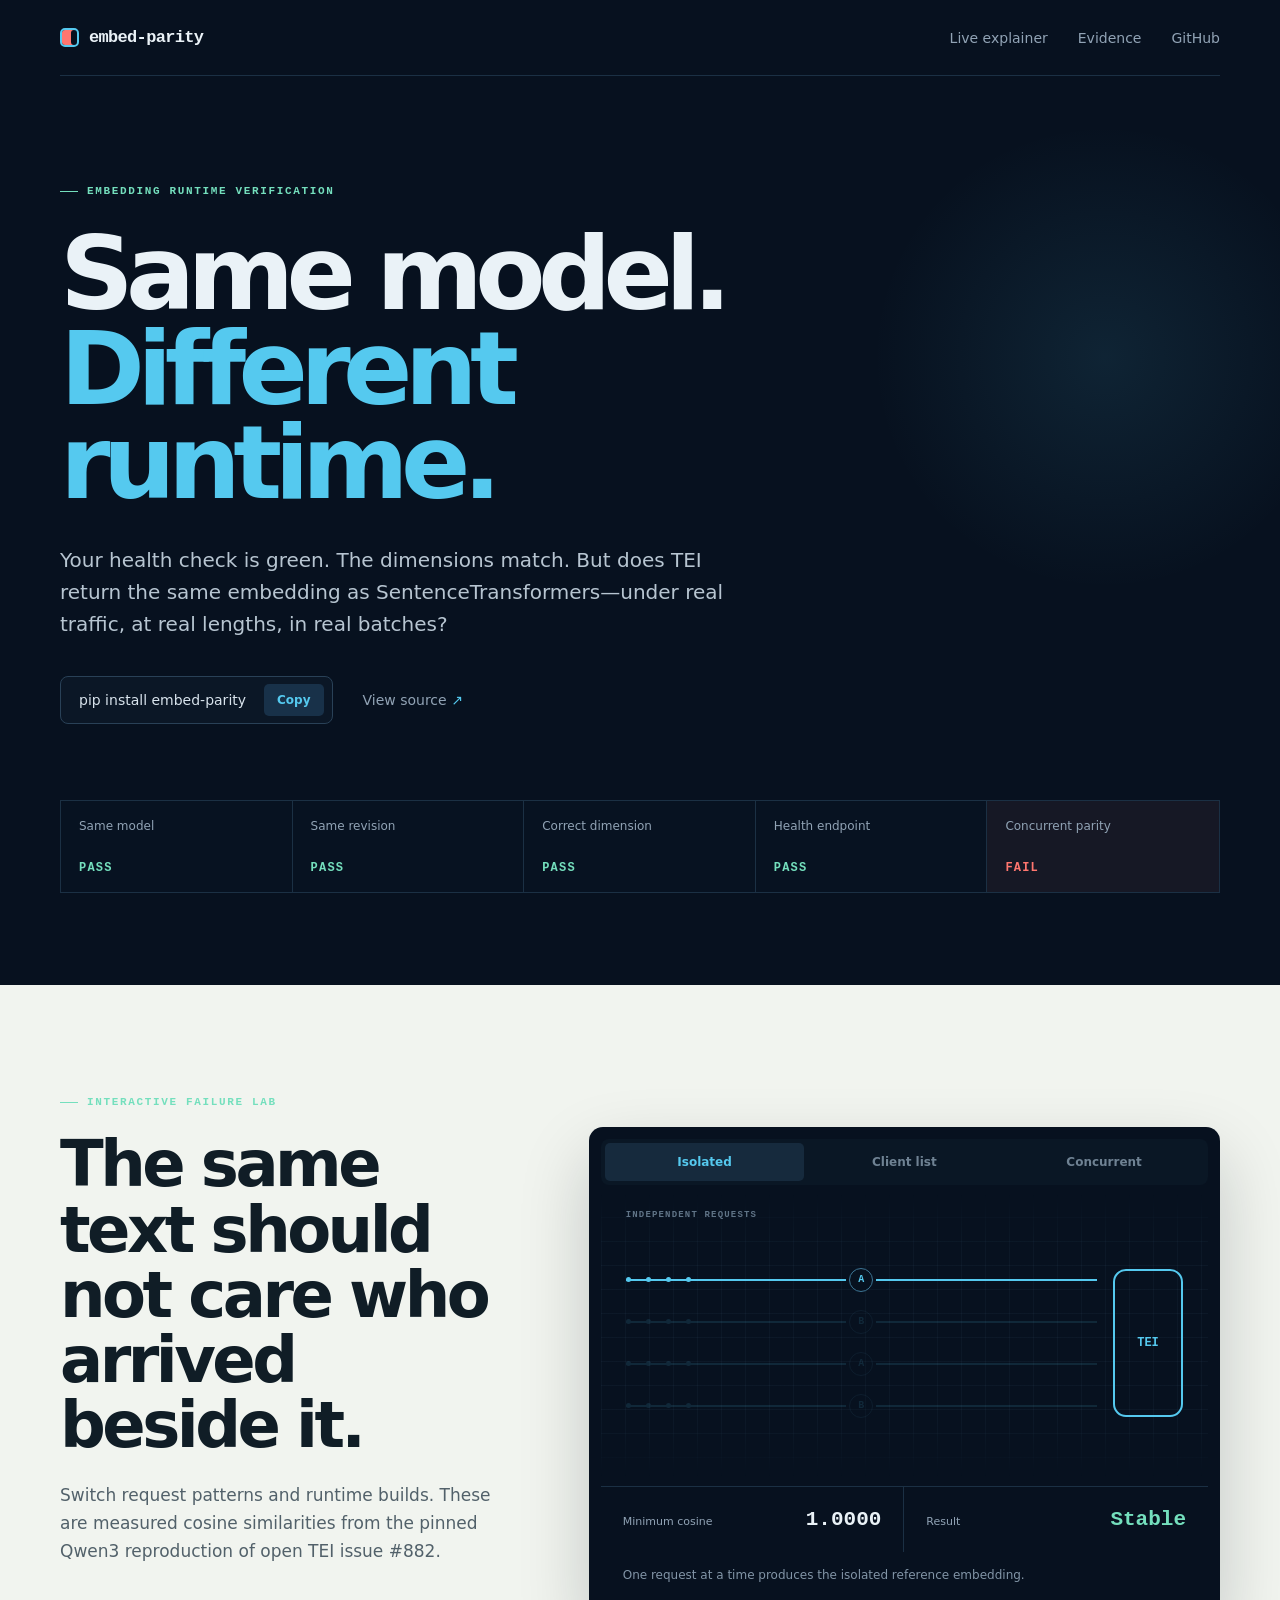
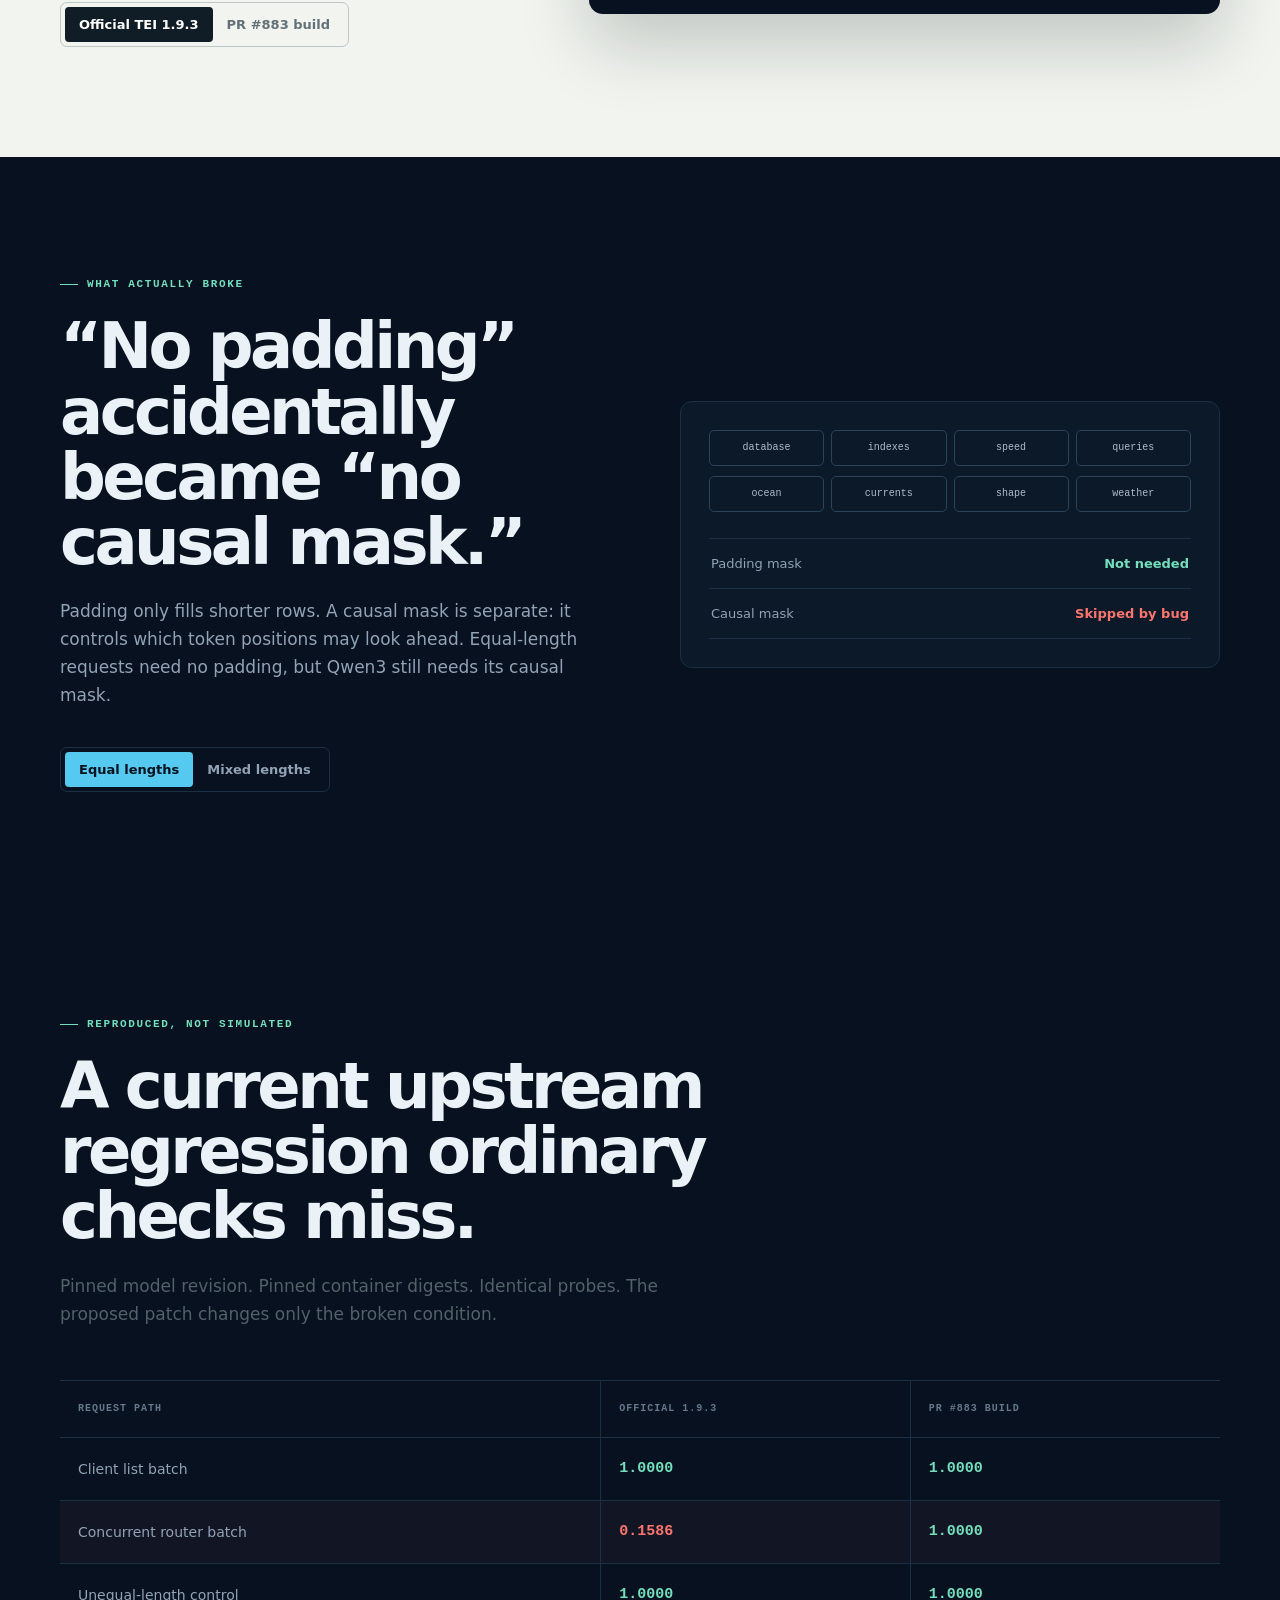
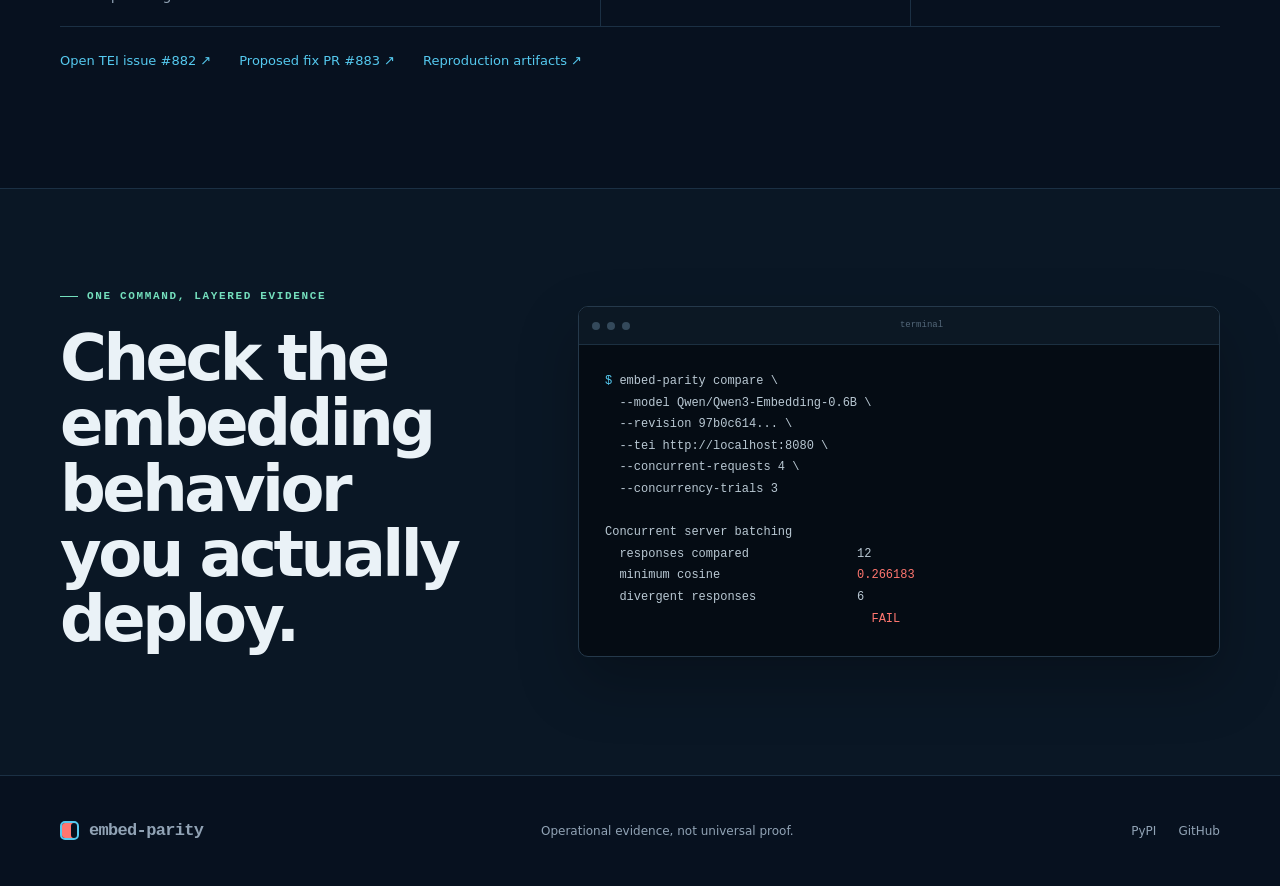
==== docs/index.html @ 20cddad8 "Detect concurrent TEI batching regressions" ====
<!doctype html>
<html lang="en">
  <head>
    <meta charset="utf-8" />
    <meta name="viewport" content="width=device-width, initial-scale=1" />
    <meta name="theme-color" content="#07111f" />
    <title>embed-parity — Same model. Different runtime.</title>
    <meta
      name="description"
      content="Catch silent embedding drift between SentenceTransformers and TEI—including failures that appear only under concurrent production traffic."
    />
    <meta property="og:title" content="embed-parity" />
    <meta property="og:description" content="Same model. Different runtime. Prove the vectors still agree." />
    <meta property="og:type" content="website" />
    <meta property="og:image" content="https://kraftaa.github.io/parity-checker/og.png" />
    <meta name="twitter:card" content="summary_large_image" />
    <meta name="twitter:title" content="embed-parity" />
    <meta name="twitter:description" content="Same model. Different runtime. Prove the vectors still agree." />
    <meta name="twitter:image" content="https://kraftaa.github.io/parity-checker/og.png" />
    <link rel="stylesheet" href="styles.css" />
    <script src="app.js" defer></script>
  </head>
  <body>
    <header class="nav shell">
      <a class="wordmark" href="#top" aria-label="embed-parity home">
        <span class="mark" aria-hidden="true"></span>embed-parity
      </a>
      <nav aria-label="Primary navigation">
        <a href="#lab">Live explainer</a>
        <a href="#evidence">Evidence</a>
        <a href="https://github.com/kraftaa/parity-checker">GitHub</a>
      </nav>
    </header>

    <main id="top">
      <section class="hero shell">
        <div class="eyebrow"><span></span>Embedding runtime verification</div>
        <h1>Same model.<br /><em>Different runtime.</em></h1>
        <p class="lede">
          Your health check is green. The dimensions match. But does TEI return the same
          embedding as SentenceTransformers—under real traffic, at real lengths, in real batches?
        </p>
        <div class="hero-actions">
          <div class="install" aria-label="Installation command">
            <code>pip install embed-parity</code>
            <button class="copy" data-copy="pip install embed-parity">Copy</button>
          </div>
          <a class="text-link" href="https://github.com/kraftaa/parity-checker">View source <span>↗</span></a>
        </div>
        <div class="checks" aria-label="A real failure ordinary checks missed">
          <div><span>Same model</span><strong class="pass">Pass</strong></div>
          <div><span>Same revision</span><strong class="pass">Pass</strong></div>
          <div><span>Correct dimension</span><strong class="pass">Pass</strong></div>
          <div><span>Health endpoint</span><strong class="pass">Pass</strong></div>
          <div class="failed"><span>Concurrent parity</span><strong>Fail</strong></div>
        </div>
      </section>

      <section class="lab-wrap" id="lab">
        <div class="shell lab-grid">
          <div class="section-copy">
            <div class="eyebrow"><span></span>Interactive failure lab</div>
            <h2>The same text should not care who arrived beside it.</h2>
            <p>
              Switch request patterns and runtime builds. These are measured cosine similarities
              from the pinned Qwen3 reproduction of open TEI issue #882.
            </p>
            <div class="runtime-toggle" role="group" aria-label="Runtime build">
              <button class="active" data-runtime="official">Official TEI 1.9.3</button>
              <button data-runtime="patched">PR #883 build</button>
            </div>
          </div>

          <div class="runtime-card">
            <div class="mode-tabs" role="tablist" aria-label="Request pattern">
              <button role="tab" aria-selected="true" data-mode="isolated">Isolated</button>
              <button role="tab" aria-selected="false" data-mode="list">Client list</button>
              <button role="tab" aria-selected="false" data-mode="concurrent">Concurrent</button>
            </div>
            <div class="request-viz" aria-hidden="true">
              <div class="request-label">Independent requests</div>
              <div class="lanes">
                <div class="lane"><i></i><span>A</span><b></b></div>
                <div class="lane"><i></i><span>B</span><b></b></div>
                <div class="lane"><i></i><span>A</span><b></b></div>
                <div class="lane"><i></i><span>B</span><b></b></div>
              </div>
              <div class="runtime-node">TEI</div>
            </div>
            <div class="metric-row">
              <div>
                <span>Minimum cosine</span>
                <strong id="cosine">1.0000</strong>
              </div>
              <div>
                <span>Result</span>
                <strong class="result-pass" id="result">Stable</strong>
              </div>
            </div>
            <p class="result-note" id="result-note">
              One request at a time produces the isolated reference embedding.
            </p>
          </div>
        </div>
      </section>

      <section class="mask-section shell">
        <div class="mask-card">
          <div class="mask-copy">
            <div class="eyebrow"><span></span>What actually broke</div>
            <h2>“No padding” accidentally became “no causal mask.”</h2>
            <p>
              Padding only fills shorter rows. A causal mask is separate: it controls which token
              positions may look ahead. Equal-length requests need no padding, but Qwen3 still
              needs its causal mask.
            </p>
            <div class="length-toggle" role="group" aria-label="Sequence lengths">
              <button class="active" data-length="equal">Equal lengths</button>
              <button data-length="mixed">Mixed lengths</button>
            </div>
          </div>
          <div class="token-demo">
            <div class="token-row row-a">
              <span>database</span><span>indexes</span><span>speed</span><span>queries</span>
            </div>
            <div class="token-row row-b">
              <span>ocean</span><span>currents</span><span>shape</span><span>weather</span>
            </div>
            <div class="mask-status">
              <div><span>Padding mask</span><strong id="padding-state">Not needed</strong></div>
              <div><span>Causal mask</span><strong class="danger" id="causal-state">Skipped by bug</strong></div>
            </div>
          </div>
        </div>
      </section>

      <section class="evidence shell" id="evidence">
        <div class="section-copy compact">
          <div class="eyebrow"><span></span>Reproduced, not simulated</div>
          <h2>A current upstream regression ordinary checks miss.</h2>
          <p>
            Pinned model revision. Pinned container digests. Identical probes. The proposed patch
            changes only the broken condition.
          </p>
        </div>
        <div class="evidence-table" role="table" aria-label="TEI issue 882 reproduction results">
          <div class="table-row table-head" role="row">
            <span role="columnheader">Request path</span>
            <span role="columnheader">Official 1.9.3</span>
            <span role="columnheader">PR #883 build</span>
          </div>
          <div class="table-row" role="row">
            <span role="cell">Client list batch</span><strong role="cell">1.0000</strong><strong role="cell">1.0000</strong>
          </div>
          <div class="table-row critical" role="row">
            <span role="cell">Concurrent router batch</span><strong role="cell">0.1586</strong><strong role="cell">1.0000</strong>
          </div>
          <div class="table-row" role="row">
            <span role="cell">Unequal-length control</span><strong role="cell">1.0000</strong><strong role="cell">1.0000</strong>
          </div>
        </div>
        <div class="evidence-links">
          <a href="https://github.com/huggingface/text-embeddings-inference/issues/882">Open TEI issue #882 ↗</a>
          <a href="https://github.com/huggingface/text-embeddings-inference/pull/883">Proposed fix PR #883 ↗</a>
          <a href="https://github.com/kraftaa/parity-checker/tree/main/experiments/current/tei-882">Reproduction artifacts ↗</a>
        </div>
      </section>

      <section class="cli-section">
        <div class="shell cli-grid">
          <div>
            <div class="eyebrow"><span></span>One command, layered evidence</div>
            <h2>Check the embedding behavior you actually deploy.</h2>
          </div>
          <div class="terminal">
            <div class="terminal-bar"><i></i><i></i><i></i><span>terminal</span></div>
            <pre><code><span class="prompt">$</span> embed-parity compare \
  --model Qwen/Qwen3-Embedding-0.6B \
  --revision 97b0c614... \
  --tei http://localhost:8080 \
  --concurrent-requests 4 \
  --concurrency-trials 3

Concurrent server batching
  responses compared               12
  minimum cosine                   <mark>0.266183</mark>
  divergent responses              6
                                     <mark>FAIL</mark></code></pre>
          </div>
        </div>
      </section>
    </main>

    <footer class="shell">
      <div class="wordmark"><span class="mark" aria-hidden="true"></span>embed-parity</div>
      <p>Operational evidence, not universal proof.</p>
      <div><a href="https://pypi.org/project/embed-parity/">PyPI</a><a href="https://github.com/kraftaa/parity-checker">GitHub</a></div>
    </footer>
  </body>
</html>
---- docs/styles.css ----
:root {
  --ink: #eaf2f7;
  --muted: #91a3b5;
  --bg: #07111f;
  --panel: #0c1928;
  --line: #1b3044;
  --cyan: #55c9ef;
  --mint: #74dfbd;
  --coral: #ff766f;
  --paper: #f1f4ef;
  --paper-ink: #101d26;
}

* { box-sizing: border-box; }
html { scroll-behavior: smooth; }
body {
  margin: 0;
  color: var(--ink);
  background: var(--bg);
  font-family: Inter, ui-sans-serif, system-ui, -apple-system, BlinkMacSystemFont, "Segoe UI", sans-serif;
  -webkit-font-smoothing: antialiased;
}
button, code { font: inherit; }
a { color: inherit; text-decoration: none; }
.shell { width: min(1160px, calc(100% - 40px)); margin-inline: auto; }
.nav { height: 76px; display: flex; align-items: center; justify-content: space-between; border-bottom: 1px solid var(--line); }
.wordmark { display: flex; align-items: center; gap: 10px; font: 700 17px/1 ui-monospace, SFMono-Regular, Menlo, monospace; letter-spacing: -.04em; }
.mark { width: 19px; height: 19px; display: inline-block; border: 2px solid var(--cyan); border-radius: 5px; box-shadow: inset 6px 0 0 transparent, inset 9px 0 0 var(--coral); }
.nav nav { display: flex; gap: 30px; font-size: 14px; color: var(--muted); }
.nav a:hover, footer a:hover { color: var(--ink); }
.hero { padding: 108px 0 92px; position: relative; }
.hero::after { content: ""; position: absolute; width: 490px; height: 490px; border-radius: 50%; right: -130px; top: 36px; background: radial-gradient(circle, rgba(85,201,239,.1), transparent 67%); pointer-events: none; }
.eyebrow { color: var(--mint); text-transform: uppercase; letter-spacing: .15em; font: 700 11px/1.4 ui-monospace, SFMono-Regular, Menlo, monospace; display: flex; gap: 9px; align-items: center; }
.eyebrow span { width: 18px; height: 1px; background: currentColor; }
h1 { font-size: clamp(58px, 8vw, 108px); line-height: .92; letter-spacing: -.075em; margin: 28px 0 34px; max-width: 900px; }
h1 em { color: var(--cyan); font-style: normal; }
.lede { max-width: 700px; color: #b7c5d1; font-size: 20px; line-height: 1.6; }
.hero-actions { display: flex; align-items: center; gap: 30px; margin-top: 36px; }
.install { display: flex; align-items: center; gap: 18px; border: 1px solid #294157; padding: 7px 8px 7px 18px; border-radius: 8px; background: rgba(12,25,40,.78); }
.install code { color: #d8e3ec; font-size: 14px; }
.copy { border: 0; background: #183149; color: var(--cyan); padding: 9px 13px; border-radius: 5px; cursor: pointer; font-size: 12px; font-weight: 700; }
.copy:hover { background: #21415e; }
.text-link { color: var(--muted); font-size: 14px; }
.text-link span { color: var(--cyan); }
.checks { margin-top: 76px; display: grid; grid-template-columns: repeat(5, 1fr); border: 1px solid var(--line); background: rgba(8,20,34,.74); }
.checks div { min-height: 91px; display: flex; flex-direction: column; justify-content: space-between; padding: 18px; border-right: 1px solid var(--line); }
.checks div:last-child { border: 0; }
.checks span { font-size: 12px; color: var(--muted); }
.checks strong { font: 700 12px/1 ui-monospace, SFMono-Regular, Menlo, monospace; text-transform: uppercase; letter-spacing: .1em; color: var(--coral); }
.checks strong.pass { color: var(--mint); }
.checks .failed { background: rgba(255,118,111,.06); }
.lab-wrap { background: var(--paper); color: var(--paper-ink); padding: 110px 0; }
.lab-grid { display: grid; grid-template-columns: .82fr 1.18fr; gap: 90px; align-items: center; }
.section-copy h2, .mask-copy h2, .compact h2, .cli-grid h2 { font-size: clamp(38px, 5vw, 64px); line-height: 1.02; letter-spacing: -.055em; margin: 22px 0; }
.section-copy p, .mask-copy p { color: #52616a; line-height: 1.65; font-size: 17px; }
.runtime-toggle, .length-toggle { display: inline-flex; border: 1px solid #bdc7c8; border-radius: 7px; padding: 4px; margin-top: 20px; }
.runtime-toggle button, .length-toggle button { border: 0; background: transparent; padding: 10px 14px; border-radius: 4px; cursor: pointer; color: #637077; font-size: 13px; font-weight: 700; }
.runtime-toggle button.active, .length-toggle button.active { background: var(--paper-ink); color: white; }
.runtime-card { background: var(--bg); color: var(--ink); border-radius: 14px; padding: 12px; box-shadow: 0 30px 70px rgba(5,18,26,.2); }
.mode-tabs { display: grid; grid-template-columns: repeat(3, 1fr); background: #0a1725; border-radius: 8px; padding: 4px; }
.mode-tabs button { border: 0; background: transparent; color: #6f8293; padding: 12px 8px; border-radius: 5px; cursor: pointer; font-size: 12px; font-weight: 700; }
.mode-tabs button[aria-selected="true"] { background: #162a3d; color: var(--cyan); }
.request-viz { min-height: 285px; margin: 8px 0; padding: 34px 25px 20px; position: relative; display: grid; grid-template-columns: 1fr 70px; align-items: center; gap: 16px; overflow: hidden; }
.request-viz::before { content: ""; position: absolute; inset: 0; background-image: linear-gradient(rgba(87,130,161,.07) 1px, transparent 1px), linear-gradient(90deg, rgba(87,130,161,.07) 1px, transparent 1px); background-size: 24px 24px; mask-image: linear-gradient(to bottom, transparent, black 20%, black 80%, transparent); }
.request-label { position: absolute; top: 18px; left: 25px; color: #607487; text-transform: uppercase; letter-spacing: .13em; font: 700 9px/1 ui-monospace, monospace; }
.lanes { display: grid; gap: 18px; position: relative; z-index: 1; }
.lane { display: grid; grid-template-columns: 1fr 30px 1fr; align-items: center; }
.lane i, .lane b { height: 2px; display: block; background: var(--cyan); position: relative; }
.lane i::before { content: ""; position: absolute; width: 5px; height: 5px; border-radius: 50%; background: var(--cyan); left: 0; top: -2px; box-shadow: 20px 0 var(--cyan), 40px 0 var(--cyan), 60px 0 var(--cyan); animation: flow 1.6s linear infinite; }
.lane span { width: 24px; height: 24px; display: grid; place-items: center; border: 1px solid #3d7594; border-radius: 50%; color: var(--cyan); font: 700 10px/1 ui-monospace, monospace; justify-self: center; background: var(--bg); }
.runtime-node { height: 148px; border: 2px solid var(--cyan); border-radius: 13px; display: grid; place-items: center; position: relative; z-index: 1; color: var(--cyan); font: 700 12px/1 ui-monospace, monospace; }
.runtime-card.corrupt .lane:nth-child(even) b { background: var(--coral); transform: rotate(7deg); transform-origin: left; }
.runtime-card.corrupt .lane:nth-child(even) span { border-color: var(--coral); color: var(--coral); }
.runtime-card.isolated .lane:not(:first-child) { opacity: .12; }
.runtime-card.list .lanes { gap: 5px; padding: 14px 0; border: 1px solid #20384c; }
@keyframes flow { from { transform: translateX(0); opacity: .15; } 50% { opacity: 1; } to { transform: translateX(80px); opacity: .15; } }
@media (prefers-reduced-motion: reduce) { * { scroll-behavior: auto !important; animation: none !important; } }
.metric-row { border-top: 1px solid var(--line); display: grid; grid-template-columns: 1fr 1fr; }
.metric-row div { padding: 22px; display: flex; justify-content: space-between; align-items: baseline; }
.metric-row div:first-child { border-right: 1px solid var(--line); }
.metric-row span { color: var(--muted); font-size: 11px; }
.metric-row strong { font: 700 21px/1 ui-monospace, monospace; }
.result-pass { color: var(--mint); }
.result-fail { color: var(--coral); }
.result-note { min-height: 50px; margin: 0; padding: 14px 22px 8px; color: #8295a7; font-size: 12px; line-height: 1.5; }
.mask-section { padding: 120px 0; }
.mask-card { display: grid; grid-template-columns: 1fr 1fr; gap: 80px; align-items: center; }
.mask-copy p { color: var(--muted); }
.length-toggle { border-color: var(--line); }
.length-toggle button { color: var(--muted); }
.length-toggle button.active { background: var(--cyan); color: var(--bg); }
.token-demo { border: 1px solid var(--line); border-radius: 12px; padding: 28px; background: var(--panel); }
.token-row { display: grid; grid-template-columns: repeat(4, 1fr); gap: 7px; margin-bottom: 10px; }
.token-row span { min-width: 0; text-align: center; padding: 12px 5px; border: 1px solid #29445b; border-radius: 5px; color: #aebdca; font: 500 10px/1 ui-monospace, monospace; overflow: hidden; }
.token-row span.pad { color: #5c6b77; border-style: dashed; }
.mask-status { margin-top: 26px; border-top: 1px solid var(--line); }
.mask-status div { display: flex; justify-content: space-between; padding: 17px 2px; border-bottom: 1px solid var(--line); font-size: 13px; }
.mask-status span { color: var(--muted); }
.mask-status strong { color: var(--mint); }
.mask-status strong.danger { color: var(--coral); }
.evidence { padding: 105px 0 120px; }
.compact { max-width: 760px; }
.compact p { max-width: 660px; }
.evidence-table { margin-top: 52px; border-top: 1px solid var(--line); }
.table-row { display: grid; grid-template-columns: 1.4fr .8fr .8fr; border-bottom: 1px solid var(--line); }
.table-row > * { padding: 23px 18px; border-right: 1px solid var(--line); }
.table-row > *:last-child { border: 0; }
.table-row span { color: var(--muted); font-size: 14px; }
.table-row strong { font: 700 15px/1 ui-monospace, monospace; color: var(--mint); }
.table-head span { color: #65798c; font: 700 10px/1 ui-monospace, monospace; text-transform: uppercase; letter-spacing: .1em; }
.table-row.critical { background: rgba(255,118,111,.045); }
.table-row.critical strong:nth-child(2) { color: var(--coral); }
.evidence-links { display: flex; gap: 28px; margin-top: 26px; color: var(--cyan); font-size: 13px; }
.cli-section { background: #0a1725; border-block: 1px solid var(--line); padding: 100px 0; }
.cli-grid { display: grid; grid-template-columns: .8fr 1.2fr; gap: 90px; align-items: center; }
.terminal { background: #050c14; border: 1px solid #25394b; border-radius: 10px; overflow: hidden; box-shadow: 0 25px 60px rgba(0,0,0,.25); }
.terminal-bar { height: 38px; display: flex; align-items: center; gap: 7px; padding: 0 13px; background: #0c1824; border-bottom: 1px solid #1c3041; }
.terminal-bar i { width: 8px; height: 8px; border-radius: 50%; background: #34495b; }
.terminal-bar span { margin-left: auto; margin-right: auto; color: #536779; font: 500 9px/1 ui-monospace, monospace; }
.terminal pre { margin: 0; padding: 26px; overflow-x: auto; color: #b9c8d3; font: 500 12px/1.8 ui-monospace, SFMono-Regular, Menlo, monospace; }
.terminal .prompt { color: var(--cyan); }
.terminal mark { color: var(--coral); background: transparent; }
footer { min-height: 110px; display: flex; align-items: center; justify-content: space-between; color: var(--muted); font-size: 12px; }
footer > div:last-child { display: flex; gap: 22px; }

@media (max-width: 850px) {
  .nav nav a:not(:last-child) { display: none; }
  .hero { padding-top: 75px; }
  .checks { grid-template-columns: 1fr 1fr; }
  .checks div { border-bottom: 1px solid var(--line); }
  .lab-grid, .mask-card, .cli-grid { grid-template-columns: 1fr; gap: 50px; }
  .evidence-links { flex-direction: column; gap: 13px; }
}

@media (max-width: 560px) {
  .shell { width: min(100% - 24px, 1160px); }
  h1 { font-size: 54px; }
  .lede { font-size: 17px; }
  .hero-actions { align-items: flex-start; flex-direction: column; }
  .checks { grid-template-columns: 1fr; }
  .checks div { min-height: 74px; }
  .runtime-card { margin-inline: -4px; }
  .request-viz { min-height: 240px; padding-inline: 12px; }
  .metric-row { grid-template-columns: 1fr; }
  .metric-row div:first-child { border-right: 0; border-bottom: 1px solid var(--line); }
  .token-demo { padding: 16px; }
  .token-row { grid-template-columns: repeat(2, 1fr); }
  .table-row { grid-template-columns: 1.2fr .9fr .9fr; }
  .table-row > * { padding: 16px 8px; font-size: 10px; }
  footer { align-items: flex-start; flex-direction: column; justify-content: center; gap: 15px; }
}
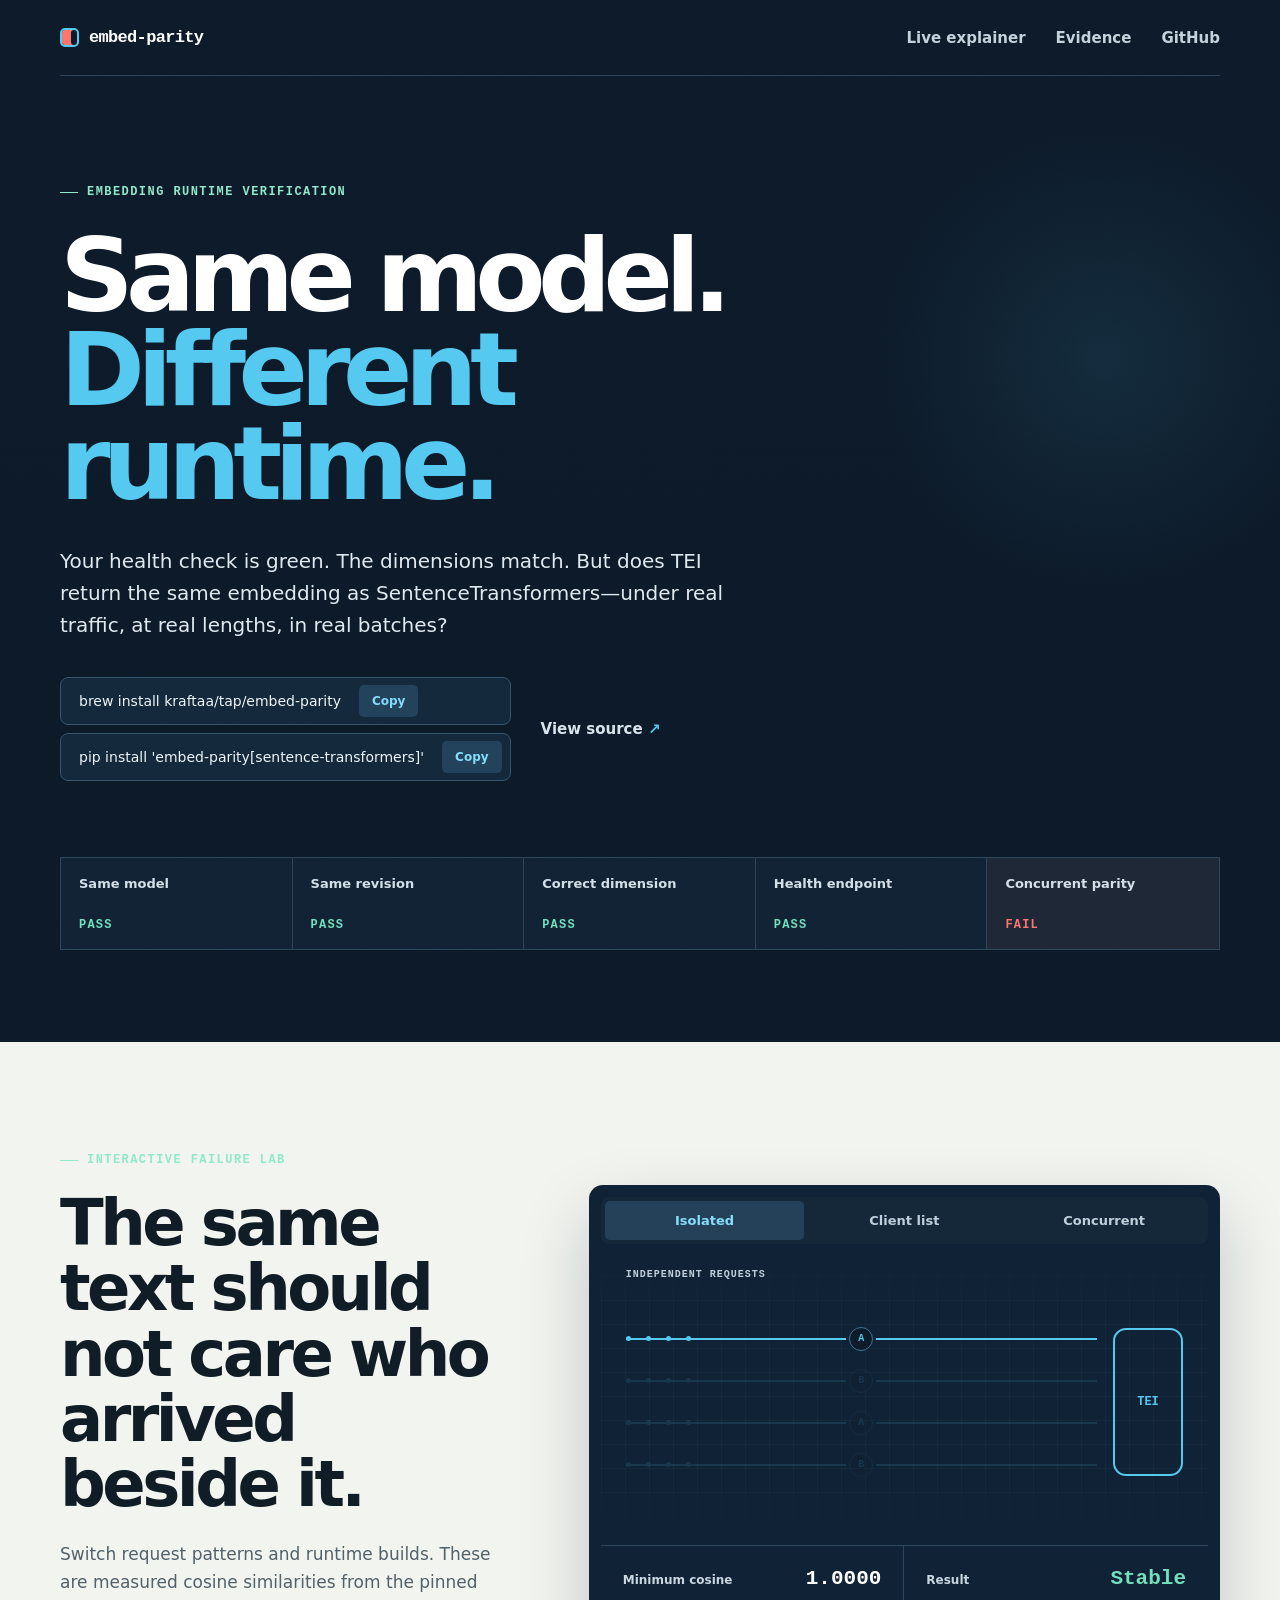
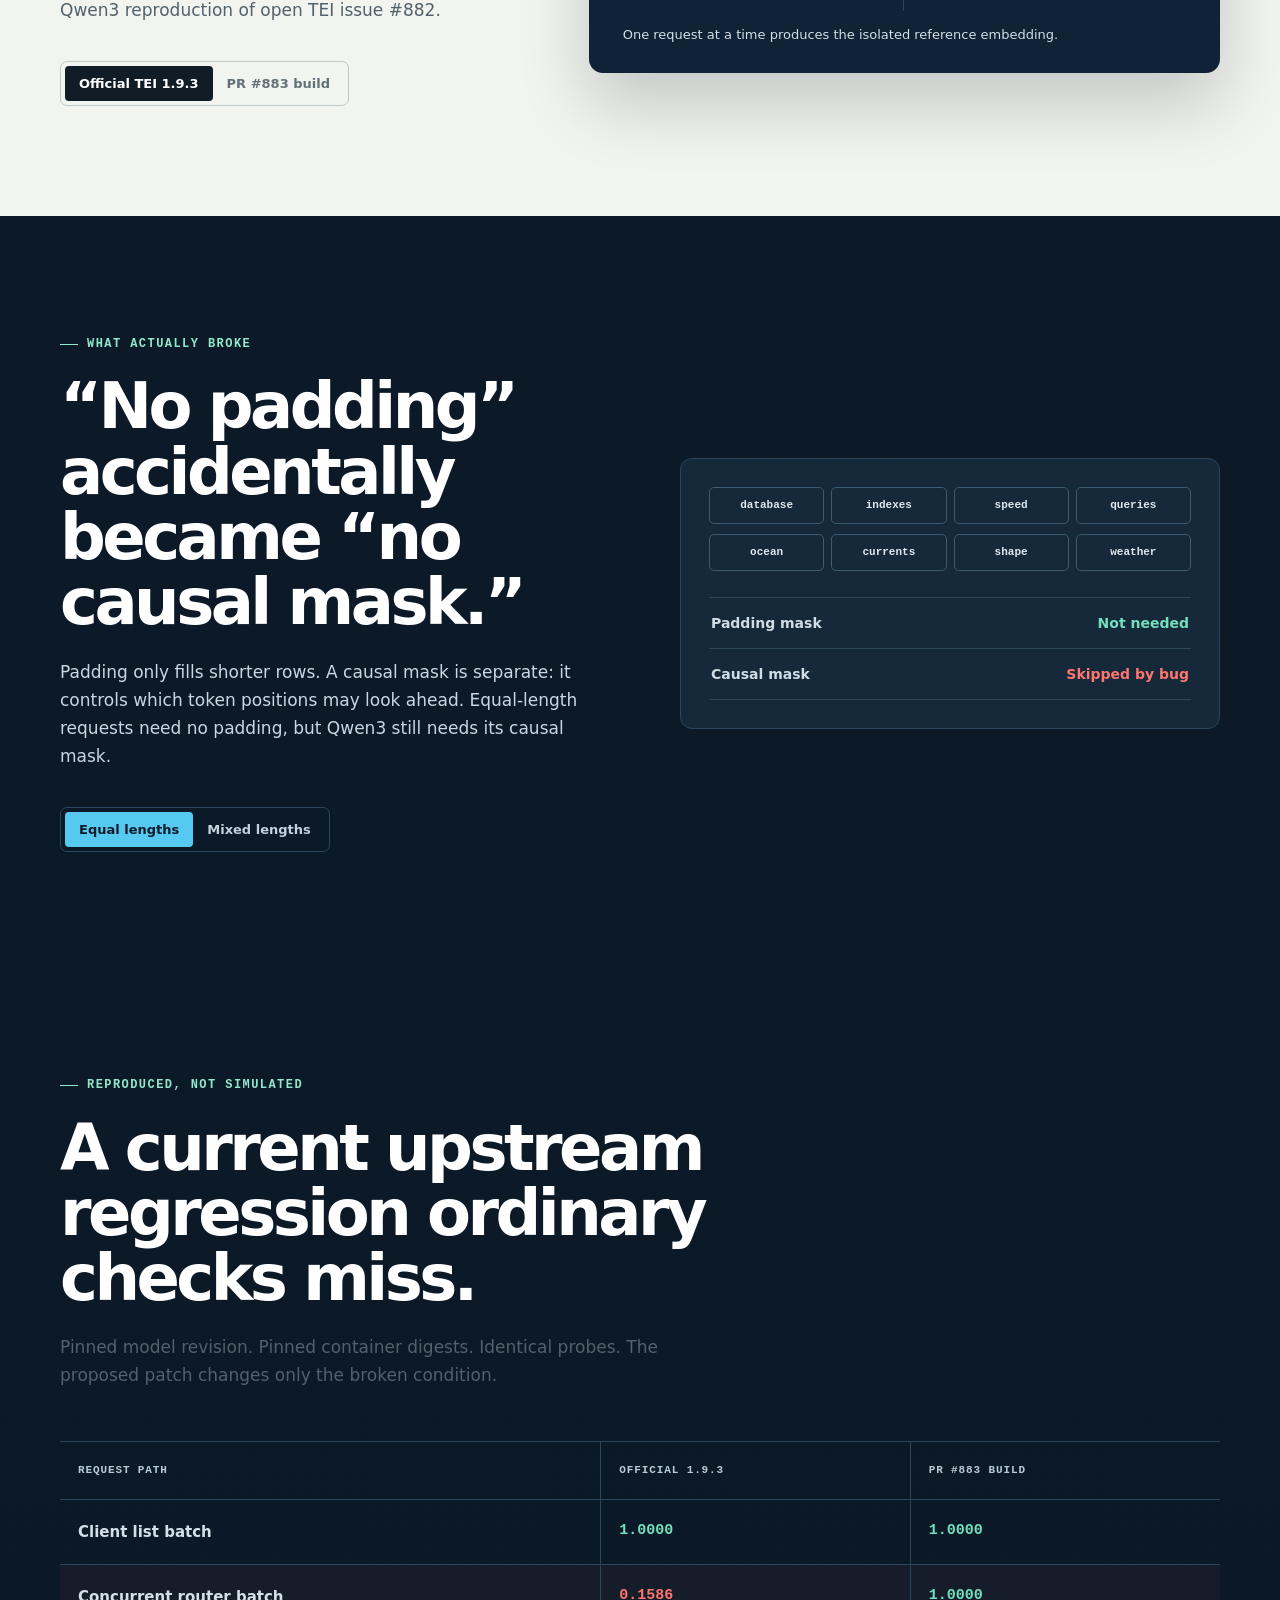
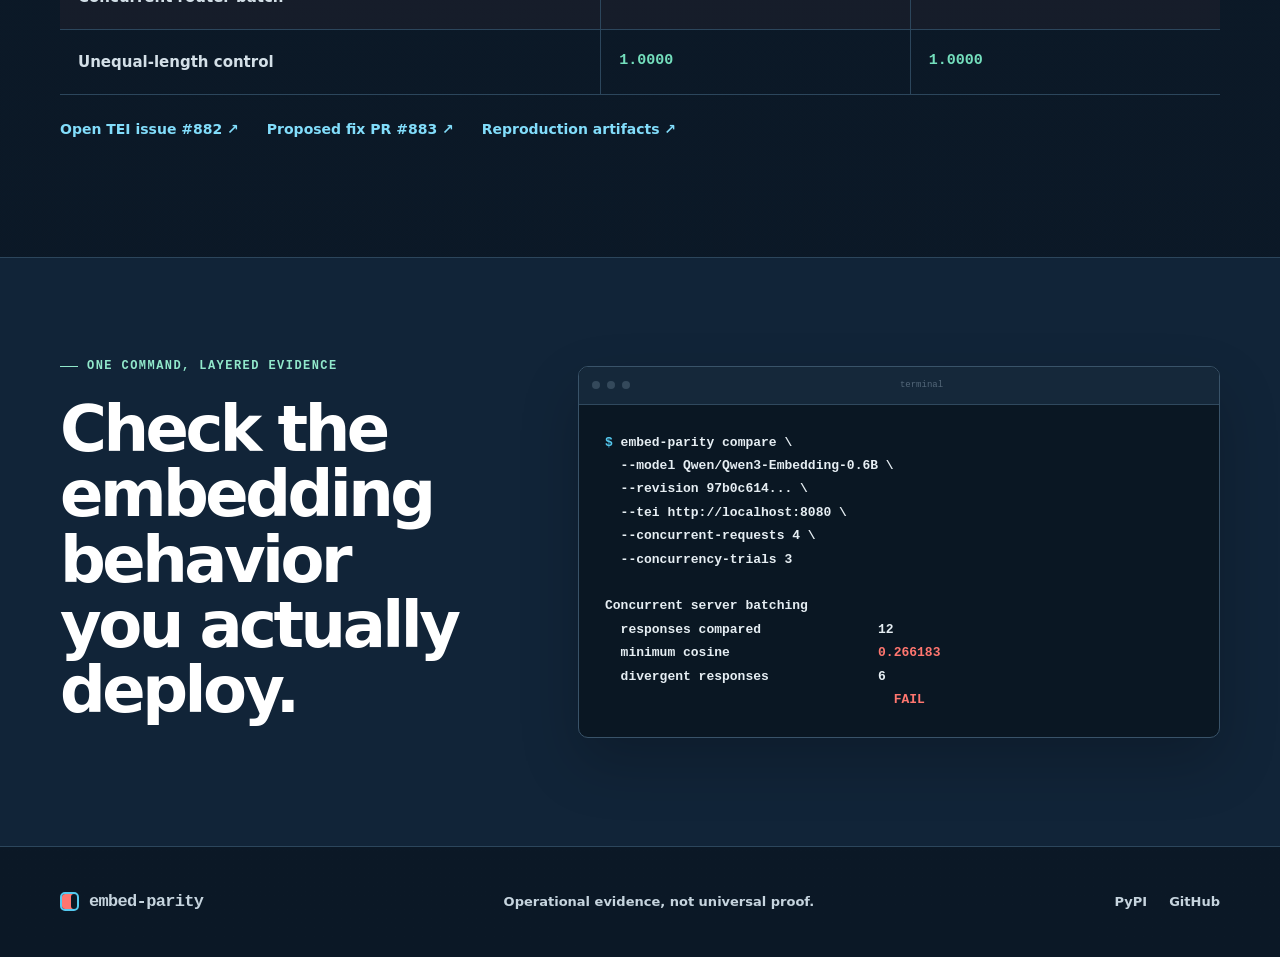
==== commit bd02138b: "Document Homebrew installation" ====
--- a/docs/index.html
+++ b/docs/index.html
@@ -41,9 +41,15 @@
           embedding as SentenceTransformers—under real traffic, at real lengths, in real batches?
         </p>
         <div class="hero-actions">
-          <div class="install" aria-label="Installation command">
-            <code>pip install embed-parity</code>
-            <button class="copy" data-copy="pip install embed-parity">Copy</button>
+          <div class="install-options" aria-label="Installation commands">
+            <div class="install">
+              <code>brew install kraftaa/tap/embed-parity</code>
+              <button class="copy" data-copy="brew install kraftaa/tap/embed-parity">Copy</button>
+            </div>
+            <div class="install">
+              <code>pip install 'embed-parity[sentence-transformers]'</code>
+              <button class="copy" data-copy="pip install 'embed-parity[sentence-transformers]'">Copy</button>
+            </div>
           </div>
           <a class="text-link" href="https://github.com/kraftaa/parity-checker">View source <span>↗</span></a>
         </div>
--- a/docs/styles.css
+++ b/docs/styles.css
@@ -1,9 +1,9 @@
 :root {
-  --ink: #eaf2f7;
-  --muted: #91a3b5;
-  --bg: #07111f;
-  --panel: #0c1928;
-  --line: #1b3044;
+  --ink: #ffffff;
+  --muted: #c4d2dc;
+  --bg: #0d1b2a;
+  --panel: #15293b;
+  --line: #2c465c;
   --cyan: #55c9ef;
   --mint: #74dfbd;
   --coral: #ff766f;
@@ -15,9 +15,11 @@
 html { scroll-behavior: smooth; }
 body {
   margin: 0;
+  overflow-x: hidden;
   color: var(--ink);
-  background: var(--bg);
+  background: linear-gradient(180deg, #0d1b2a 0%, #0b1826 100%);
   font-family: Inter, ui-sans-serif, system-ui, -apple-system, BlinkMacSystemFont, "Segoe UI", sans-serif;
+  font-weight: 450;
   -webkit-font-smoothing: antialiased;
 }
 button, code { font: inherit; }
@@ -26,26 +28,27 @@
 .nav { height: 76px; display: flex; align-items: center; justify-content: space-between; border-bottom: 1px solid var(--line); }
 .wordmark { display: flex; align-items: center; gap: 10px; font: 700 17px/1 ui-monospace, SFMono-Regular, Menlo, monospace; letter-spacing: -.04em; }
 .mark { width: 19px; height: 19px; display: inline-block; border: 2px solid var(--cyan); border-radius: 5px; box-shadow: inset 6px 0 0 transparent, inset 9px 0 0 var(--coral); }
-.nav nav { display: flex; gap: 30px; font-size: 14px; color: var(--muted); }
+.nav nav { display: flex; gap: 30px; font-size: 15px; font-weight: 600; color: var(--muted); }
 .nav a:hover, footer a:hover { color: var(--ink); }
 .hero { padding: 108px 0 92px; position: relative; }
 .hero::after { content: ""; position: absolute; width: 490px; height: 490px; border-radius: 50%; right: -130px; top: 36px; background: radial-gradient(circle, rgba(85,201,239,.1), transparent 67%); pointer-events: none; }
-.eyebrow { color: var(--mint); text-transform: uppercase; letter-spacing: .15em; font: 700 11px/1.4 ui-monospace, SFMono-Regular, Menlo, monospace; display: flex; gap: 9px; align-items: center; }
+.eyebrow { color: #91e8cb; text-transform: uppercase; letter-spacing: .12em; font: 700 12px/1.4 ui-monospace, SFMono-Regular, Menlo, monospace; display: flex; gap: 9px; align-items: center; }
 .eyebrow span { width: 18px; height: 1px; background: currentColor; }
 h1 { font-size: clamp(58px, 8vw, 108px); line-height: .92; letter-spacing: -.075em; margin: 28px 0 34px; max-width: 900px; }
 h1 em { color: var(--cyan); font-style: normal; }
-.lede { max-width: 700px; color: #b7c5d1; font-size: 20px; line-height: 1.6; }
+.lede { max-width: 700px; color: #e0e9ef; font-size: 20px; font-weight: 500; line-height: 1.6; }
 .hero-actions { display: flex; align-items: center; gap: 30px; margin-top: 36px; }
-.install { display: flex; align-items: center; gap: 18px; border: 1px solid #294157; padding: 7px 8px 7px 18px; border-radius: 8px; background: rgba(12,25,40,.78); }
-.install code { color: #d8e3ec; font-size: 14px; }
-.copy { border: 0; background: #183149; color: var(--cyan); padding: 9px 13px; border-radius: 5px; cursor: pointer; font-size: 12px; font-weight: 700; }
-.copy:hover { background: #21415e; }
-.text-link { color: var(--muted); font-size: 14px; }
+.install-options { display: grid; grid-template-columns: minmax(0, 1fr); gap: 8px; max-width: 100%; min-width: 0; }
+.install { display: flex; align-items: center; gap: 18px; max-width: 100%; border: 1px solid #38566e; padding: 7px 8px 7px 18px; border-radius: 8px; background: rgba(22,43,61,.9); }
+.install code { min-width: 0; overflow-x: auto; color: #edf5fa; font-size: 14px; white-space: nowrap; }
+.copy { flex: 0 0 auto; border: 0; background: #23425b; color: #83dcfa; padding: 9px 13px; border-radius: 5px; cursor: pointer; font-size: 12px; font-weight: 700; }
+.copy:hover { background: #2e526d; }
+.text-link { color: #d8e4eb; font-size: 15px; font-weight: 600; }
 .text-link span { color: var(--cyan); }
-.checks { margin-top: 76px; display: grid; grid-template-columns: repeat(5, 1fr); border: 1px solid var(--line); background: rgba(8,20,34,.74); }
+.checks { margin-top: 76px; display: grid; grid-template-columns: repeat(5, 1fr); border: 1px solid var(--line); background: rgba(18,37,54,.86); }
 .checks div { min-height: 91px; display: flex; flex-direction: column; justify-content: space-between; padding: 18px; border-right: 1px solid var(--line); }
 .checks div:last-child { border: 0; }
-.checks span { font-size: 12px; color: var(--muted); }
+.checks span { font-size: 13px; font-weight: 600; color: #d4e0e8; }
 .checks strong { font: 700 12px/1 ui-monospace, SFMono-Regular, Menlo, monospace; text-transform: uppercase; letter-spacing: .1em; color: var(--coral); }
 .checks strong.pass { color: var(--mint); }
 .checks .failed { background: rgba(255,118,111,.06); }
@@ -56,13 +59,13 @@
 .runtime-toggle, .length-toggle { display: inline-flex; border: 1px solid #bdc7c8; border-radius: 7px; padding: 4px; margin-top: 20px; }
 .runtime-toggle button, .length-toggle button { border: 0; background: transparent; padding: 10px 14px; border-radius: 4px; cursor: pointer; color: #637077; font-size: 13px; font-weight: 700; }
 .runtime-toggle button.active, .length-toggle button.active { background: var(--paper-ink); color: white; }
-.runtime-card { background: var(--bg); color: var(--ink); border-radius: 14px; padding: 12px; box-shadow: 0 30px 70px rgba(5,18,26,.2); }
-.mode-tabs { display: grid; grid-template-columns: repeat(3, 1fr); background: #0a1725; border-radius: 8px; padding: 4px; }
-.mode-tabs button { border: 0; background: transparent; color: #6f8293; padding: 12px 8px; border-radius: 5px; cursor: pointer; font-size: 12px; font-weight: 700; }
-.mode-tabs button[aria-selected="true"] { background: #162a3d; color: var(--cyan); }
+.runtime-card { background: #102235; color: var(--ink); border-radius: 14px; padding: 12px; box-shadow: 0 30px 70px rgba(5,18,26,.2); }
+.mode-tabs { display: grid; grid-template-columns: repeat(3, 1fr); background: #14283a; border-radius: 8px; padding: 4px; }
+.mode-tabs button { border: 0; background: transparent; color: #bfd0dc; padding: 12px 8px; border-radius: 5px; cursor: pointer; font-size: 13px; font-weight: 700; }
+.mode-tabs button[aria-selected="true"] { background: #254159; color: #87defb; }
 .request-viz { min-height: 285px; margin: 8px 0; padding: 34px 25px 20px; position: relative; display: grid; grid-template-columns: 1fr 70px; align-items: center; gap: 16px; overflow: hidden; }
 .request-viz::before { content: ""; position: absolute; inset: 0; background-image: linear-gradient(rgba(87,130,161,.07) 1px, transparent 1px), linear-gradient(90deg, rgba(87,130,161,.07) 1px, transparent 1px); background-size: 24px 24px; mask-image: linear-gradient(to bottom, transparent, black 20%, black 80%, transparent); }
-.request-label { position: absolute; top: 18px; left: 25px; color: #607487; text-transform: uppercase; letter-spacing: .13em; font: 700 9px/1 ui-monospace, monospace; }
+.request-label { position: absolute; top: 18px; left: 25px; color: #c0d0dc; text-transform: uppercase; letter-spacing: .1em; font: 700 10px/1 ui-monospace, monospace; }
 .lanes { display: grid; gap: 18px; position: relative; z-index: 1; }
 .lane { display: grid; grid-template-columns: 1fr 30px 1fr; align-items: center; }
 .lane i, .lane b { height: 2px; display: block; background: var(--cyan); position: relative; }
@@ -78,24 +81,24 @@
 .metric-row { border-top: 1px solid var(--line); display: grid; grid-template-columns: 1fr 1fr; }
 .metric-row div { padding: 22px; display: flex; justify-content: space-between; align-items: baseline; }
 .metric-row div:first-child { border-right: 1px solid var(--line); }
-.metric-row span { color: var(--muted); font-size: 11px; }
+.metric-row span { color: #cad7e0; font-size: 12px; font-weight: 600; }
 .metric-row strong { font: 700 21px/1 ui-monospace, monospace; }
 .result-pass { color: var(--mint); }
 .result-fail { color: var(--coral); }
-.result-note { min-height: 50px; margin: 0; padding: 14px 22px 8px; color: #8295a7; font-size: 12px; line-height: 1.5; }
+.result-note { min-height: 50px; margin: 0; padding: 14px 22px 8px; color: #d3dfe7; font-size: 13px; font-weight: 500; line-height: 1.55; }
 .mask-section { padding: 120px 0; }
 .mask-card { display: grid; grid-template-columns: 1fr 1fr; gap: 80px; align-items: center; }
-.mask-copy p { color: var(--muted); }
+.mask-copy p { color: #c9d7e1; font-weight: 500; }
 .length-toggle { border-color: var(--line); }
 .length-toggle button { color: var(--muted); }
 .length-toggle button.active { background: var(--cyan); color: var(--bg); }
 .token-demo { border: 1px solid var(--line); border-radius: 12px; padding: 28px; background: var(--panel); }
 .token-row { display: grid; grid-template-columns: repeat(4, 1fr); gap: 7px; margin-bottom: 10px; }
-.token-row span { min-width: 0; text-align: center; padding: 12px 5px; border: 1px solid #29445b; border-radius: 5px; color: #aebdca; font: 500 10px/1 ui-monospace, monospace; overflow: hidden; }
+.token-row span { min-width: 0; text-align: center; padding: 12px 5px; border: 1px solid #3d5b73; border-radius: 5px; color: #e0e9ef; font: 600 11px/1 ui-monospace, monospace; overflow: hidden; }
 .token-row span.pad { color: #5c6b77; border-style: dashed; }
 .mask-status { margin-top: 26px; border-top: 1px solid var(--line); }
-.mask-status div { display: flex; justify-content: space-between; padding: 17px 2px; border-bottom: 1px solid var(--line); font-size: 13px; }
-.mask-status span { color: var(--muted); }
+.mask-status div { display: flex; justify-content: space-between; padding: 17px 2px; border-bottom: 1px solid var(--line); font-size: 14px; }
+.mask-status span { color: #d1dde5; font-weight: 600; }
 .mask-status strong { color: var(--mint); }
 .mask-status strong.danger { color: var(--coral); }
 .evidence { padding: 105px 0 120px; }
@@ -105,22 +108,22 @@
 .table-row { display: grid; grid-template-columns: 1.4fr .8fr .8fr; border-bottom: 1px solid var(--line); }
 .table-row > * { padding: 23px 18px; border-right: 1px solid var(--line); }
 .table-row > *:last-child { border: 0; }
-.table-row span { color: var(--muted); font-size: 14px; }
+.table-row span { color: #d4e0e8; font-size: 15px; font-weight: 550; }
 .table-row strong { font: 700 15px/1 ui-monospace, monospace; color: var(--mint); }
-.table-head span { color: #65798c; font: 700 10px/1 ui-monospace, monospace; text-transform: uppercase; letter-spacing: .1em; }
+.table-head span { color: #b9cbd8; font: 700 11px/1 ui-monospace, monospace; text-transform: uppercase; letter-spacing: .08em; }
 .table-row.critical { background: rgba(255,118,111,.045); }
 .table-row.critical strong:nth-child(2) { color: var(--coral); }
-.evidence-links { display: flex; gap: 28px; margin-top: 26px; color: var(--cyan); font-size: 13px; }
-.cli-section { background: #0a1725; border-block: 1px solid var(--line); padding: 100px 0; }
+.evidence-links { display: flex; gap: 28px; margin-top: 26px; color: #82ddfb; font-size: 14px; font-weight: 650; }
+.cli-section { background: #112438; border-block: 1px solid var(--line); padding: 100px 0; }
 .cli-grid { display: grid; grid-template-columns: .8fr 1.2fr; gap: 90px; align-items: center; }
-.terminal { background: #050c14; border: 1px solid #25394b; border-radius: 10px; overflow: hidden; box-shadow: 0 25px 60px rgba(0,0,0,.25); }
-.terminal-bar { height: 38px; display: flex; align-items: center; gap: 7px; padding: 0 13px; background: #0c1824; border-bottom: 1px solid #1c3041; }
+.terminal { background: #0a1723; border: 1px solid #395369; border-radius: 10px; overflow: hidden; box-shadow: 0 25px 60px rgba(0,0,0,.2); }
+.terminal-bar { height: 38px; display: flex; align-items: center; gap: 7px; padding: 0 13px; background: #15283a; border-bottom: 1px solid #30495e; }
 .terminal-bar i { width: 8px; height: 8px; border-radius: 50%; background: #34495b; }
 .terminal-bar span { margin-left: auto; margin-right: auto; color: #536779; font: 500 9px/1 ui-monospace, monospace; }
-.terminal pre { margin: 0; padding: 26px; overflow-x: auto; color: #b9c8d3; font: 500 12px/1.8 ui-monospace, SFMono-Regular, Menlo, monospace; }
+.terminal pre { margin: 0; padding: 26px; overflow-x: auto; color: #e6eef3; font: 600 13px/1.8 ui-monospace, SFMono-Regular, Menlo, monospace; }
 .terminal .prompt { color: var(--cyan); }
 .terminal mark { color: var(--coral); background: transparent; }
-footer { min-height: 110px; display: flex; align-items: center; justify-content: space-between; color: var(--muted); font-size: 12px; }
+footer { min-height: 110px; display: flex; align-items: center; justify-content: space-between; color: #c6d4de; font-size: 13px; font-weight: 550; }
 footer > div:last-child { display: flex; gap: 22px; }
 
 @media (max-width: 850px) {
@@ -137,6 +140,8 @@
   h1 { font-size: 54px; }
   .lede { font-size: 17px; }
   .hero-actions { align-items: flex-start; flex-direction: column; }
+  .install-options { width: 100%; }
+  .install { gap: 10px; padding-left: 12px; }
   .checks { grid-template-columns: 1fr; }
   .checks div { min-height: 74px; }
   .runtime-card { margin-inline: -4px; }
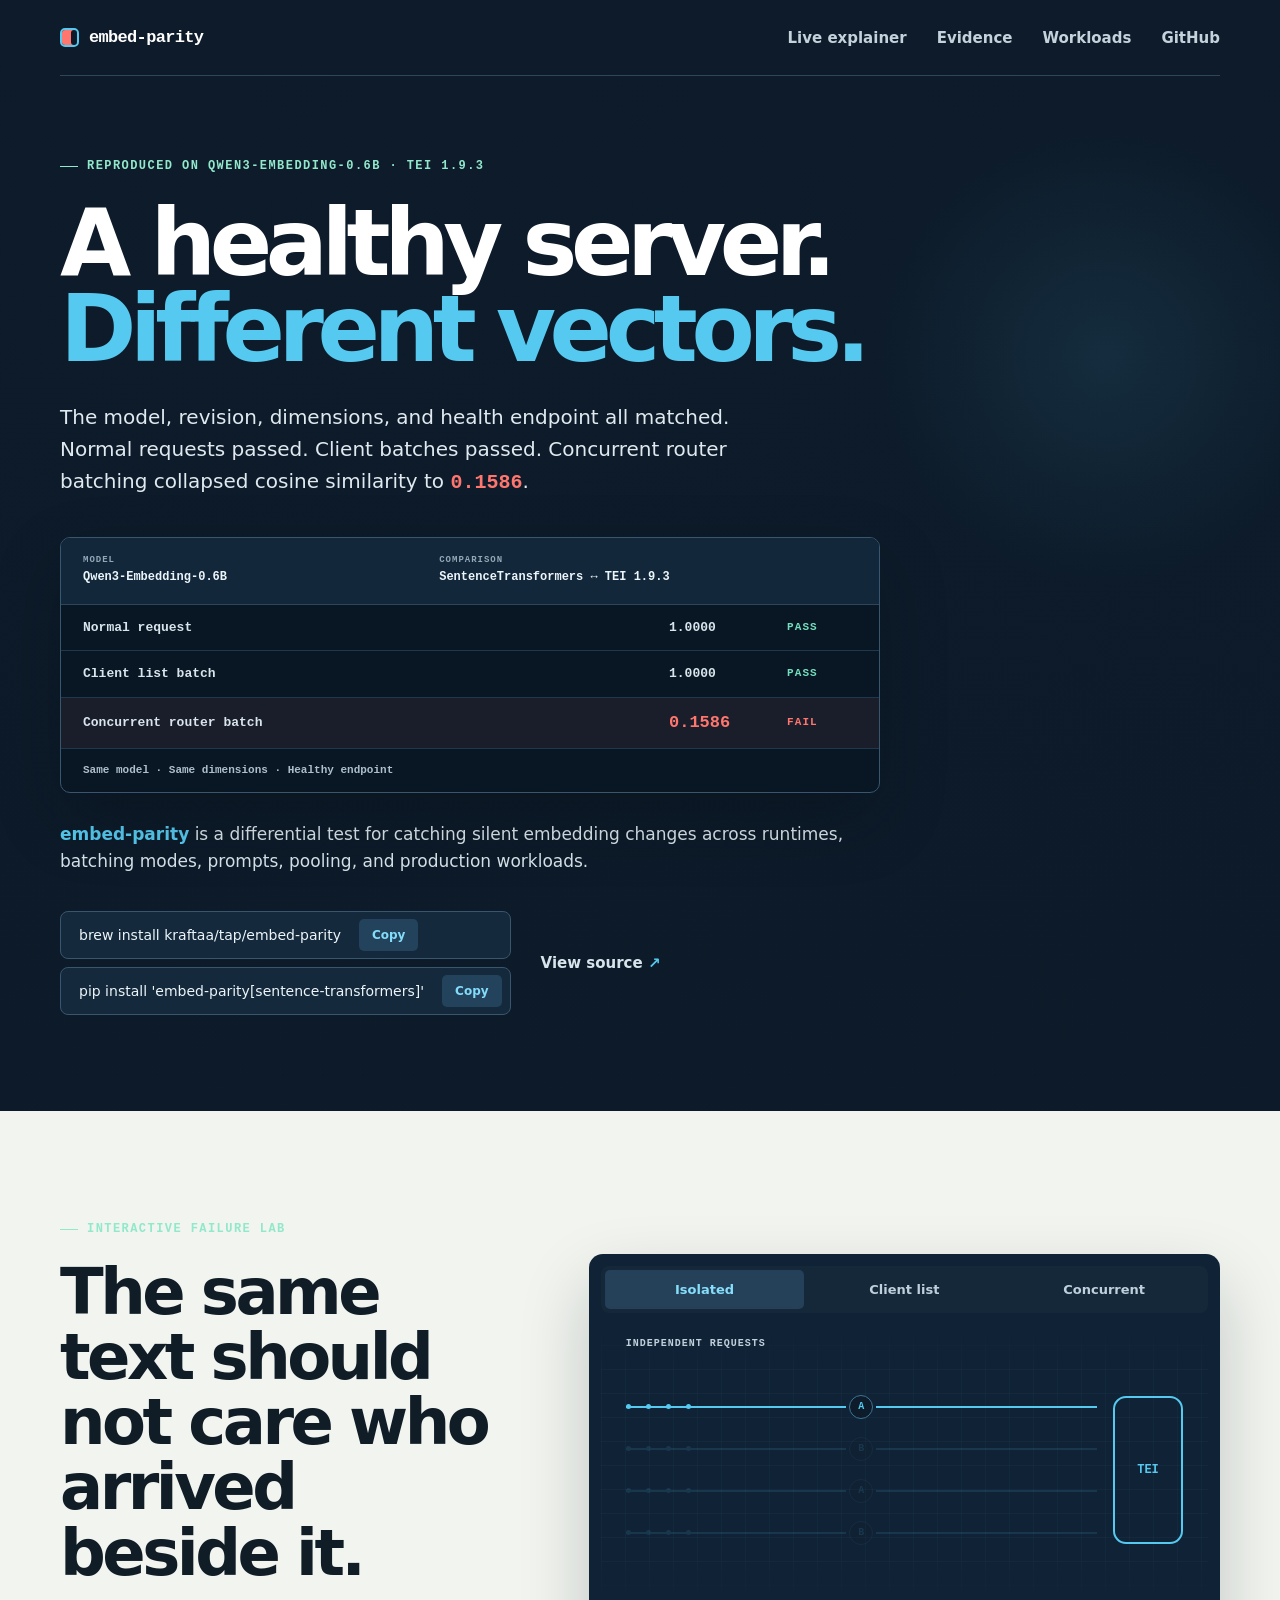
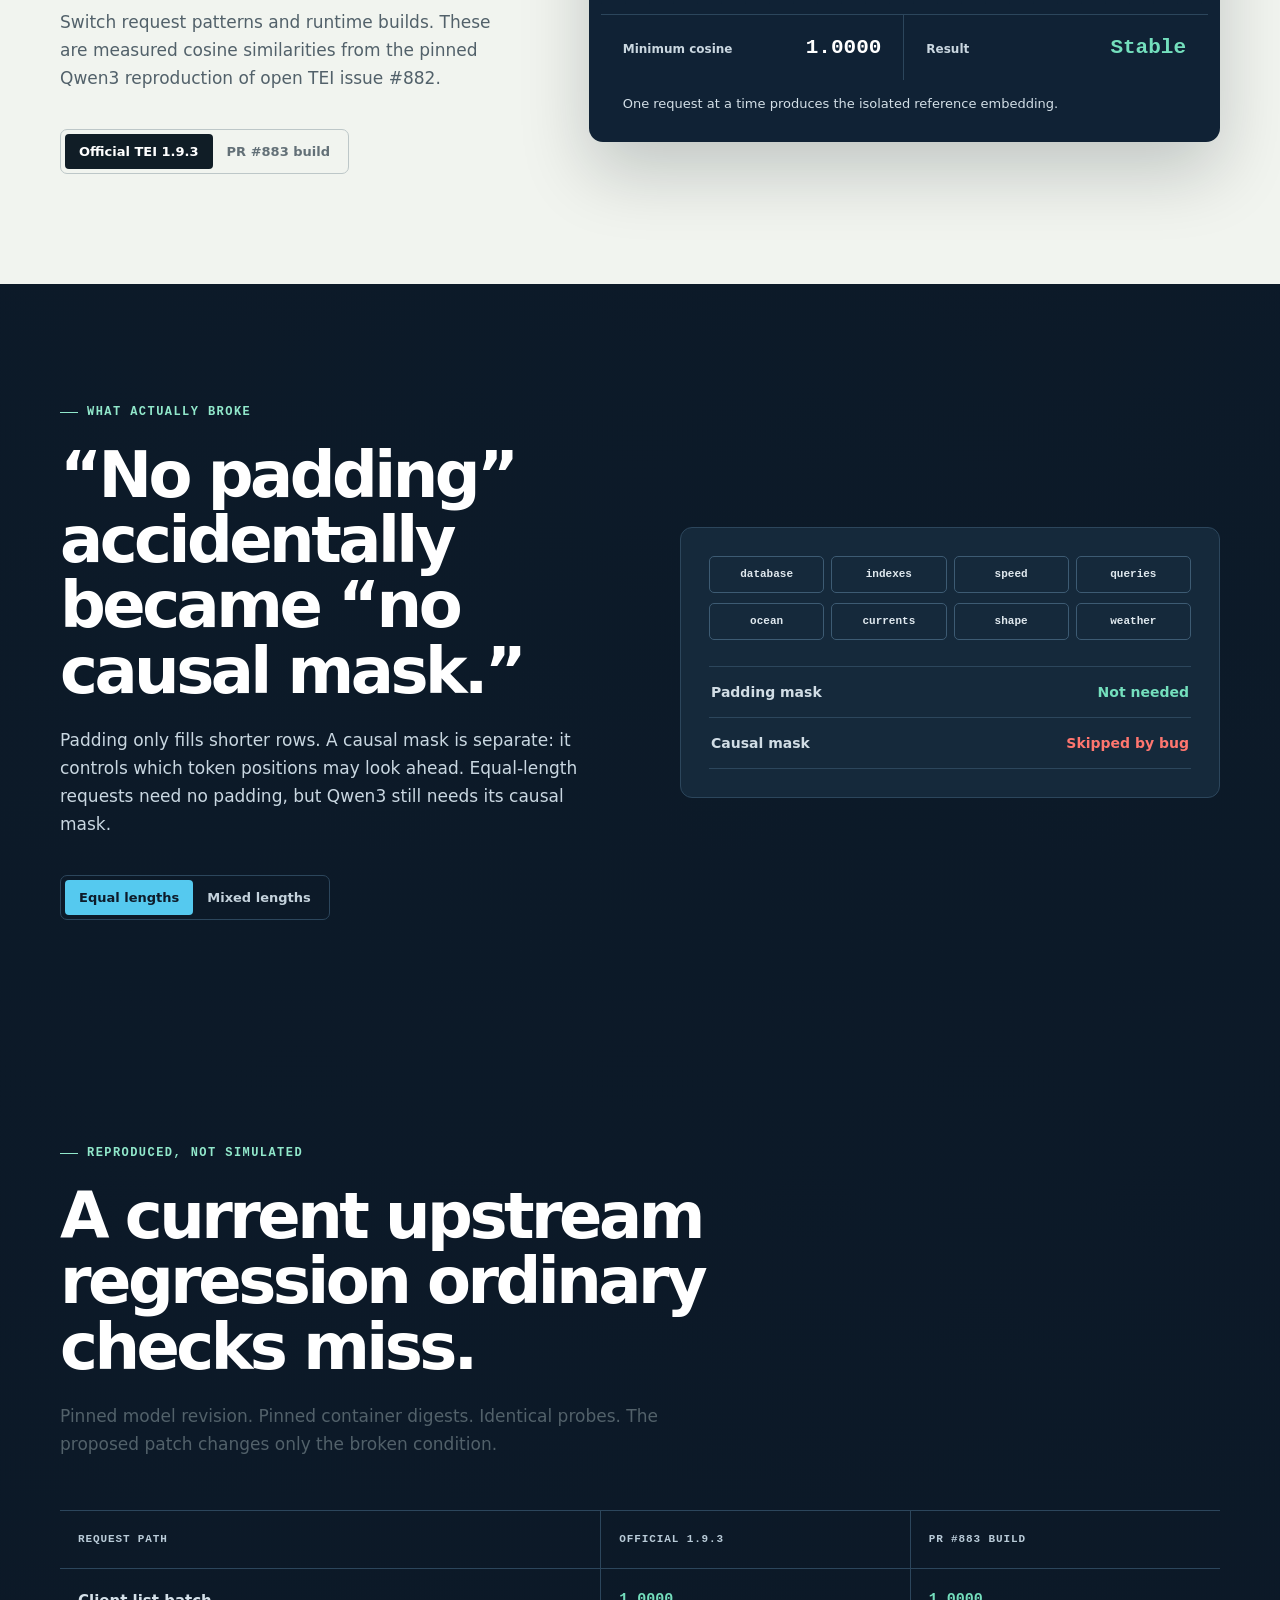
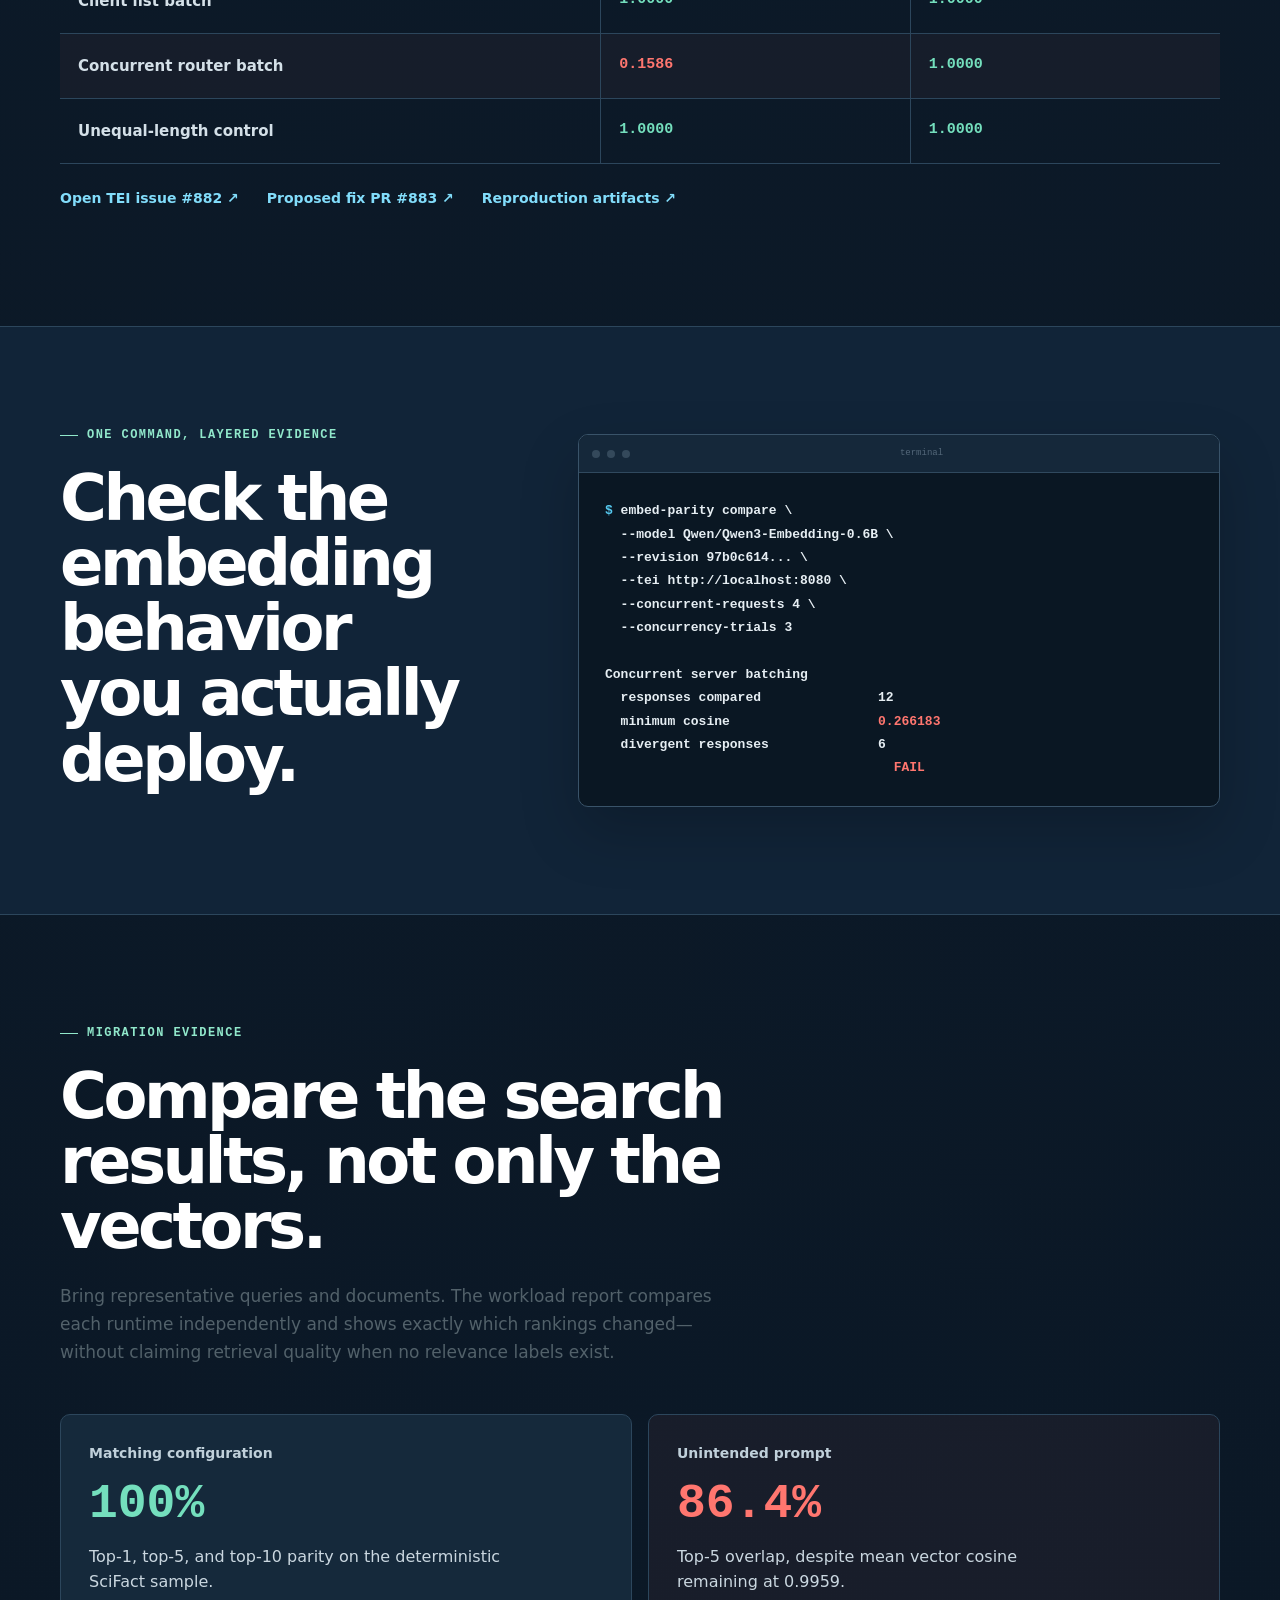
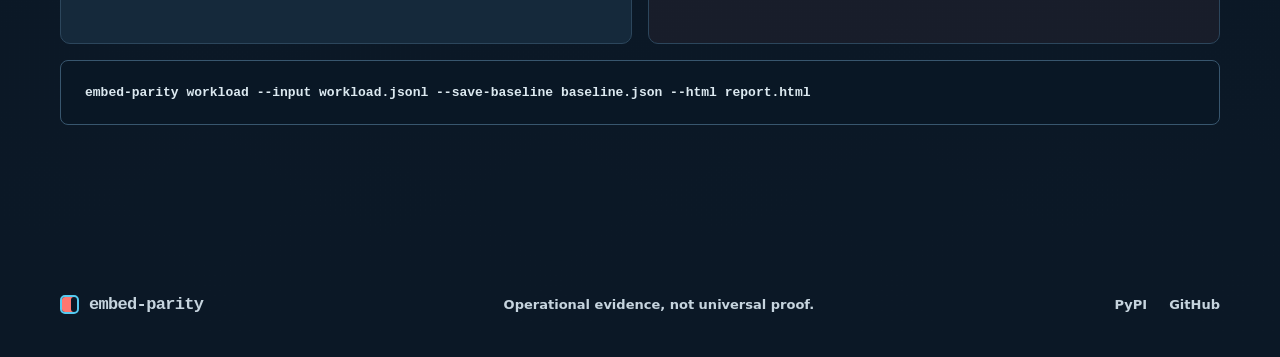
==== commit e5c9920e: "Lead with the reproduced TEI regression" ====
--- a/docs/index.html
+++ b/docs/index.html
@@ -4,19 +4,19 @@
     <meta charset="utf-8" />
     <meta name="viewport" content="width=device-width, initial-scale=1" />
     <meta name="theme-color" content="#07111f" />
-    <title>embed-parity — Same model. Different runtime.</title>
+    <title>embed-parity — A healthy server. Different vectors.</title>
     <meta
       name="description"
       content="Catch silent embedding drift between SentenceTransformers and TEI—including failures that appear only under concurrent production traffic."
     />
     <meta property="og:title" content="embed-parity" />
-    <meta property="og:description" content="Same model. Different runtime. Prove the vectors still agree." />
+    <meta property="og:description" content="Qwen3 passed normal requests and client batching, then fell to 0.1586 cosine under concurrent router batching." />
     <meta property="og:type" content="website" />
-    <meta property="og:image" content="https://kraftaa.github.io/parity-checker/og.png" />
+    <meta property="og:image" content="https://kraftaa.github.io/parity-checker/demo.png" />
     <meta name="twitter:card" content="summary_large_image" />
     <meta name="twitter:title" content="embed-parity" />
-    <meta name="twitter:description" content="Same model. Different runtime. Prove the vectors still agree." />
-    <meta name="twitter:image" content="https://kraftaa.github.io/parity-checker/og.png" />
+    <meta name="twitter:description" content="Qwen3 passed normal requests and client batching, then fell to 0.1586 cosine under concurrent router batching." />
+    <meta name="twitter:image" content="https://kraftaa.github.io/parity-checker/demo.png" />
     <link rel="stylesheet" href="styles.css" />
     <script src="app.js" defer></script>
   </head>
@@ -28,17 +28,33 @@
       <nav aria-label="Primary navigation">
         <a href="#lab">Live explainer</a>
         <a href="#evidence">Evidence</a>
+        <a href="#workload">Workloads</a>
         <a href="https://github.com/kraftaa/parity-checker">GitHub</a>
       </nav>
     </header>
 
     <main id="top">
       <section class="hero shell">
-        <div class="eyebrow"><span></span>Embedding runtime verification</div>
-        <h1>Same model.<br /><em>Different runtime.</em></h1>
+        <div class="eyebrow"><span></span>Reproduced on Qwen3-Embedding-0.6B · TEI 1.9.3</div>
+        <h1>A healthy server.<br /><em>Different vectors.</em></h1>
         <p class="lede">
-          Your health check is green. The dimensions match. But does TEI return the same
-          embedding as SentenceTransformers—under real traffic, at real lengths, in real batches?
+          The model, revision, dimensions, and health endpoint all matched. Normal requests
+          passed. Client batches passed. Concurrent router batching collapsed cosine similarity
+          to <strong>0.1586</strong>.
+        </p>
+        <div class="proof-card" aria-label="Qwen3 TEI 1.9.3 measured parity results">
+          <div class="proof-title">
+            <div><span>MODEL</span><strong>Qwen3-Embedding-0.6B</strong></div>
+            <div><span>COMPARISON</span><strong>SentenceTransformers ↔ TEI 1.9.3</strong></div>
+          </div>
+          <div class="proof-row"><span>Normal request</span><code>1.0000</code><strong class="pass">PASS</strong></div>
+          <div class="proof-row"><span>Client list batch</span><code>1.0000</code><strong class="pass">PASS</strong></div>
+          <div class="proof-row failed"><span>Concurrent router batch</span><code>0.1586</code><strong>FAIL</strong></div>
+          <p>Same model · Same dimensions · Healthy endpoint</p>
+        </div>
+        <p class="definition">
+          <strong>embed-parity</strong> is a differential test for catching silent embedding
+          changes across runtimes, batching modes, prompts, pooling, and production workloads.
         </p>
         <div class="hero-actions">
           <div class="install-options" aria-label="Installation commands">
@@ -52,13 +68,6 @@
             </div>
           </div>
           <a class="text-link" href="https://github.com/kraftaa/parity-checker">View source <span>↗</span></a>
-        </div>
-        <div class="checks" aria-label="A real failure ordinary checks missed">
-          <div><span>Same model</span><strong class="pass">Pass</strong></div>
-          <div><span>Same revision</span><strong class="pass">Pass</strong></div>
-          <div><span>Correct dimension</span><strong class="pass">Pass</strong></div>
-          <div><span>Health endpoint</span><strong class="pass">Pass</strong></div>
-          <div class="failed"><span>Concurrent parity</span><strong>Fail</strong></div>
         </div>
       </section>
 
@@ -195,6 +204,33 @@
           </div>
         </div>
       </section>
+
+      <section class="workload-section shell" id="workload">
+        <div class="section-copy compact">
+          <div class="eyebrow"><span></span>Migration evidence</div>
+          <h2>Compare the search results, not only the vectors.</h2>
+          <p>
+            Bring representative queries and documents. The workload report compares each
+            runtime independently and shows exactly which rankings changed—without claiming
+            retrieval quality when no relevance labels exist.
+          </p>
+        </div>
+        <div class="workload-grid">
+          <article>
+            <span>Matching configuration</span>
+            <strong>100%</strong>
+            <p>Top-1, top-5, and top-10 parity on the deterministic SciFact sample.</p>
+          </article>
+          <article class="changed">
+            <span>Unintended prompt</span>
+            <strong>86.4%</strong>
+            <p>Top-5 overlap, despite mean vector cosine remaining at 0.9959.</p>
+          </article>
+          <div class="workload-command">
+            <code>embed-parity workload --input workload.jsonl --save-baseline baseline.json --html report.html</code>
+          </div>
+        </div>
+      </section>
     </main>
 
     <footer class="shell">
--- a/docs/styles.css
+++ b/docs/styles.css
@@ -30,13 +30,29 @@
 .mark { width: 19px; height: 19px; display: inline-block; border: 2px solid var(--cyan); border-radius: 5px; box-shadow: inset 6px 0 0 transparent, inset 9px 0 0 var(--coral); }
 .nav nav { display: flex; gap: 30px; font-size: 15px; font-weight: 600; color: var(--muted); }
 .nav a:hover, footer a:hover { color: var(--ink); }
-.hero { padding: 108px 0 92px; position: relative; }
+.hero { padding: 82px 0 96px; position: relative; }
 .hero::after { content: ""; position: absolute; width: 490px; height: 490px; border-radius: 50%; right: -130px; top: 36px; background: radial-gradient(circle, rgba(85,201,239,.1), transparent 67%); pointer-events: none; }
 .eyebrow { color: #91e8cb; text-transform: uppercase; letter-spacing: .12em; font: 700 12px/1.4 ui-monospace, SFMono-Regular, Menlo, monospace; display: flex; gap: 9px; align-items: center; }
 .eyebrow span { width: 18px; height: 1px; background: currentColor; }
-h1 { font-size: clamp(58px, 8vw, 108px); line-height: .92; letter-spacing: -.075em; margin: 28px 0 34px; max-width: 900px; }
+h1 { font-size: clamp(54px, 7.2vw, 94px); line-height: .94; letter-spacing: -.07em; margin: 25px 0 28px; max-width: 980px; }
 h1 em { color: var(--cyan); font-style: normal; }
 .lede { max-width: 700px; color: #e0e9ef; font-size: 20px; font-weight: 500; line-height: 1.6; }
+.lede strong { color: var(--coral); font-family: ui-monospace, SFMono-Regular, Menlo, monospace; }
+.proof-card { position: relative; z-index: 1; max-width: 820px; margin-top: 38px; border: 1px solid #38566e; border-radius: 10px; background: #091725; box-shadow: 0 26px 70px rgba(0,0,0,.2); overflow: hidden; }
+.proof-title { display: grid; grid-template-columns: 1fr 1.25fr; gap: 22px; padding: 18px 22px; border-bottom: 1px solid var(--line); background: #12273a; }
+.proof-title div { min-width: 0; }
+.proof-title span { display: block; margin-bottom: 5px; color: #93a8b7; font: 700 9px/1 ui-monospace, monospace; letter-spacing: .11em; }
+.proof-title strong { display: block; overflow: hidden; color: #ecf5fa; font: 650 12px/1.3 ui-monospace, monospace; text-overflow: ellipsis; white-space: nowrap; }
+.proof-row { display: grid; grid-template-columns: 1fr 100px 70px; gap: 18px; align-items: center; padding: 15px 22px; border-bottom: 1px solid #20384c; font: 650 13px/1.2 ui-monospace, monospace; }
+.proof-row span { color: #d9e5ec; }
+.proof-row code { color: #d9e5ec; }
+.proof-row strong { color: var(--coral); font-size: 11px; letter-spacing: .1em; }
+.proof-row strong.pass { color: var(--mint); }
+.proof-row.failed { background: rgba(255,118,111,.07); }
+.proof-row.failed code { color: var(--coral); font-size: 17px; }
+.proof-card > p { margin: 0; padding: 14px 22px; color: #aebfcb; font: 600 11px/1.3 ui-monospace, monospace; }
+.definition { max-width: 800px; margin: 28px 0 0; color: #d7e3ea; font-size: 17px; line-height: 1.6; }
+.definition strong { color: var(--cyan); }
 .hero-actions { display: flex; align-items: center; gap: 30px; margin-top: 36px; }
 .install-options { display: grid; grid-template-columns: minmax(0, 1fr); gap: 8px; max-width: 100%; min-width: 0; }
 .install { display: flex; align-items: center; gap: 18px; max-width: 100%; border: 1px solid #38566e; padding: 7px 8px 7px 18px; border-radius: 8px; background: rgba(22,43,61,.9); }
@@ -45,13 +61,6 @@
 .copy:hover { background: #2e526d; }
 .text-link { color: #d8e4eb; font-size: 15px; font-weight: 600; }
 .text-link span { color: var(--cyan); }
-.checks { margin-top: 76px; display: grid; grid-template-columns: repeat(5, 1fr); border: 1px solid var(--line); background: rgba(18,37,54,.86); }
-.checks div { min-height: 91px; display: flex; flex-direction: column; justify-content: space-between; padding: 18px; border-right: 1px solid var(--line); }
-.checks div:last-child { border: 0; }
-.checks span { font-size: 13px; font-weight: 600; color: #d4e0e8; }
-.checks strong { font: 700 12px/1 ui-monospace, SFMono-Regular, Menlo, monospace; text-transform: uppercase; letter-spacing: .1em; color: var(--coral); }
-.checks strong.pass { color: var(--mint); }
-.checks .failed { background: rgba(255,118,111,.06); }
 .lab-wrap { background: var(--paper); color: var(--paper-ink); padding: 110px 0; }
 .lab-grid { display: grid; grid-template-columns: .82fr 1.18fr; gap: 90px; align-items: center; }
 .section-copy h2, .mask-copy h2, .compact h2, .cli-grid h2 { font-size: clamp(38px, 5vw, 64px); line-height: 1.02; letter-spacing: -.055em; margin: 22px 0; }
@@ -123,14 +132,22 @@
 .terminal pre { margin: 0; padding: 26px; overflow-x: auto; color: #e6eef3; font: 600 13px/1.8 ui-monospace, SFMono-Regular, Menlo, monospace; }
 .terminal .prompt { color: var(--cyan); }
 .terminal mark { color: var(--coral); background: transparent; }
+.workload-section { padding: 110px 0 125px; }
+.workload-grid { display: grid; grid-template-columns: 1fr 1fr; gap: 16px; margin-top: 48px; }
+.workload-grid article { min-height: 230px; padding: 28px; border: 1px solid var(--line); border-radius: 10px; background: var(--panel); }
+.workload-grid article > span { color: #c0d0da; font-size: 14px; font-weight: 650; }
+.workload-grid article > strong { display: block; margin: 18px 0 12px; color: var(--mint); font: 750 48px/1 ui-monospace, monospace; }
+.workload-grid article p { max-width: 420px; color: #cad7e0; line-height: 1.6; }
+.workload-grid article.changed { background: rgba(255,118,111,.055); }
+.workload-grid article.changed > strong { color: var(--coral); }
+.workload-command { grid-column: 1 / -1; padding: 20px 24px; border: 1px solid #38566e; border-radius: 8px; background: #091725; overflow-x: auto; }
+.workload-command code { color: #dce9f0; font: 600 13px/1.6 ui-monospace, monospace; white-space: nowrap; }
 footer { min-height: 110px; display: flex; align-items: center; justify-content: space-between; color: #c6d4de; font-size: 13px; font-weight: 550; }
 footer > div:last-child { display: flex; gap: 22px; }
 
 @media (max-width: 850px) {
   .nav nav a:not(:last-child) { display: none; }
   .hero { padding-top: 75px; }
-  .checks { grid-template-columns: 1fr 1fr; }
-  .checks div { border-bottom: 1px solid var(--line); }
   .lab-grid, .mask-card, .cli-grid { grid-template-columns: 1fr; gap: 50px; }
   .evidence-links { flex-direction: column; gap: 13px; }
 }
@@ -142,8 +159,9 @@
   .hero-actions { align-items: flex-start; flex-direction: column; }
   .install-options { width: 100%; }
   .install { gap: 10px; padding-left: 12px; }
-  .checks { grid-template-columns: 1fr; }
-  .checks div { min-height: 74px; }
+  .proof-title { grid-template-columns: 1fr; gap: 13px; }
+  .proof-row { grid-template-columns: 1fr 76px 44px; gap: 8px; padding-inline: 14px; font-size: 11px; }
+  .proof-card > p { padding-inline: 14px; }
   .runtime-card { margin-inline: -4px; }
   .request-viz { min-height: 240px; padding-inline: 12px; }
   .metric-row { grid-template-columns: 1fr; }
@@ -152,5 +170,7 @@
   .token-row { grid-template-columns: repeat(2, 1fr); }
   .table-row { grid-template-columns: 1.2fr .9fr .9fr; }
   .table-row > * { padding: 16px 8px; font-size: 10px; }
+  .workload-grid { grid-template-columns: 1fr; }
+  .workload-command { grid-column: auto; }
   footer { align-items: flex-start; flex-direction: column; justify-content: center; gap: 15px; }
 }
